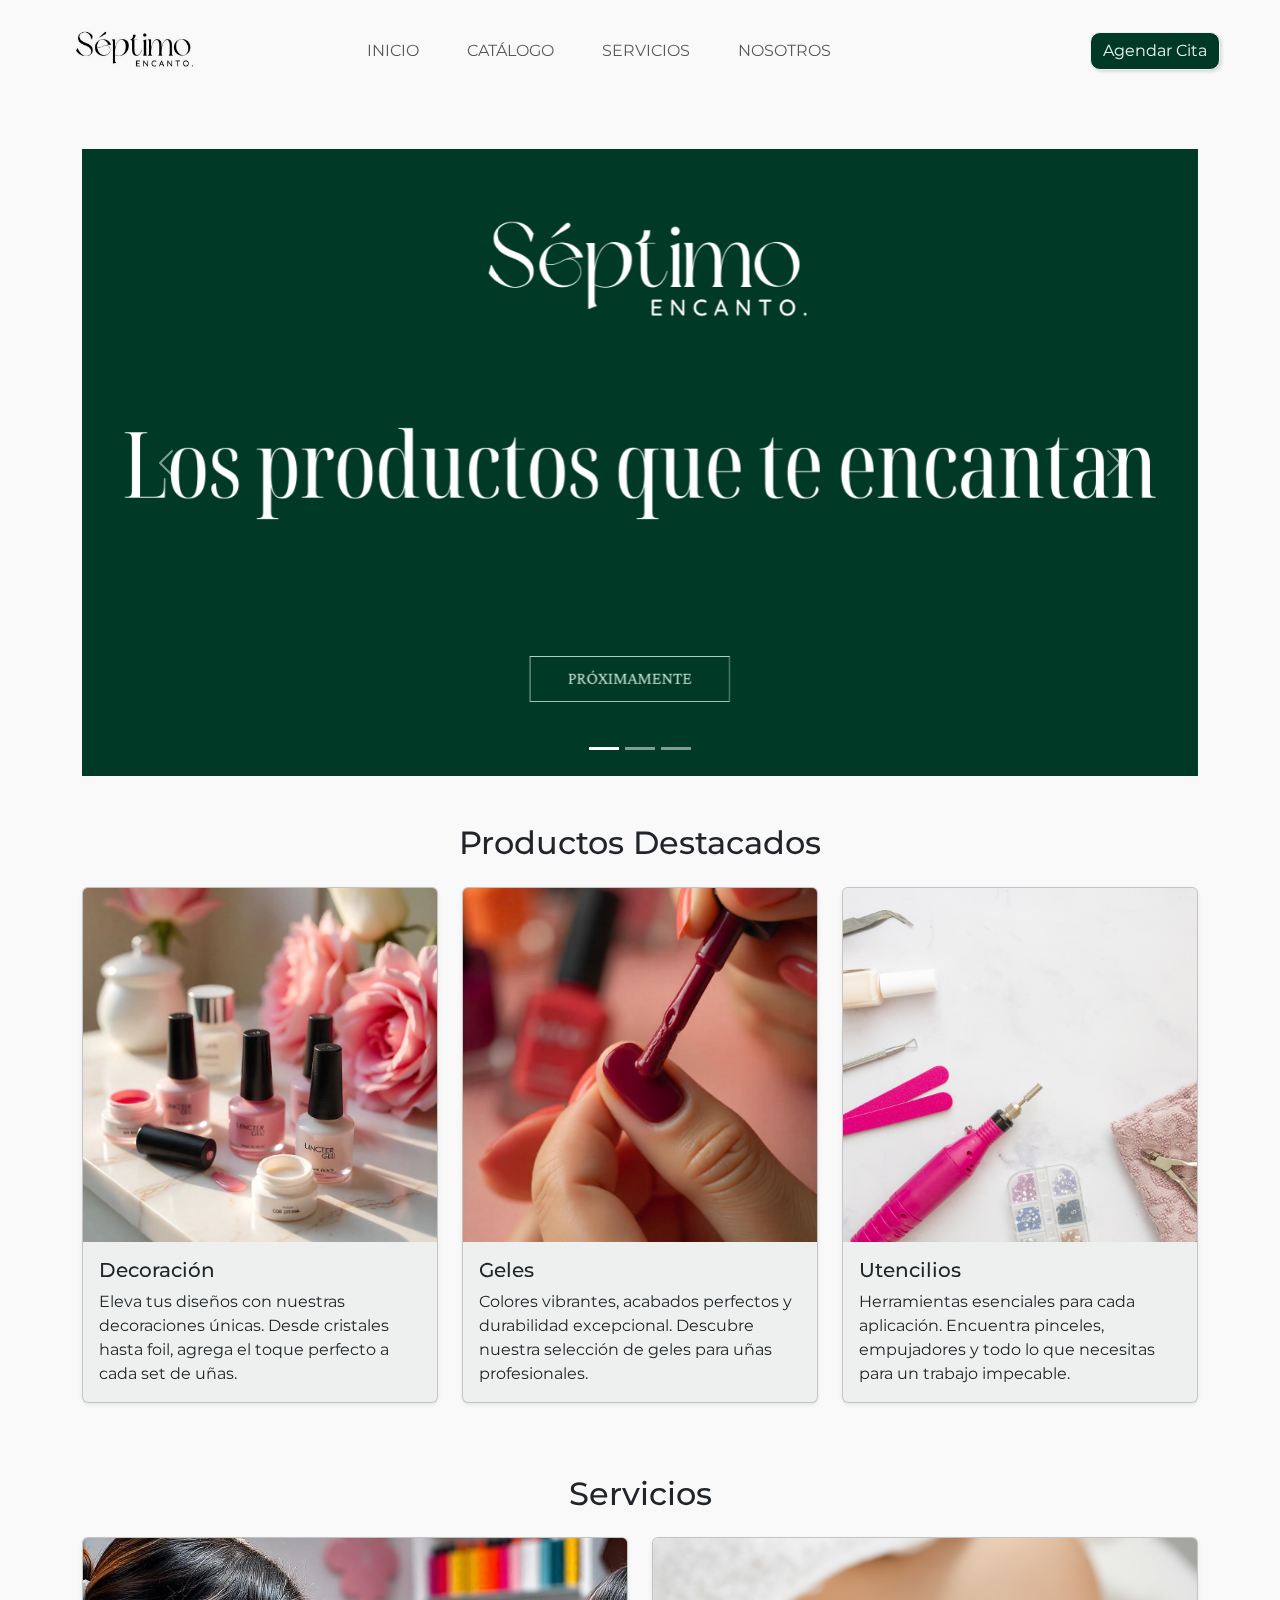
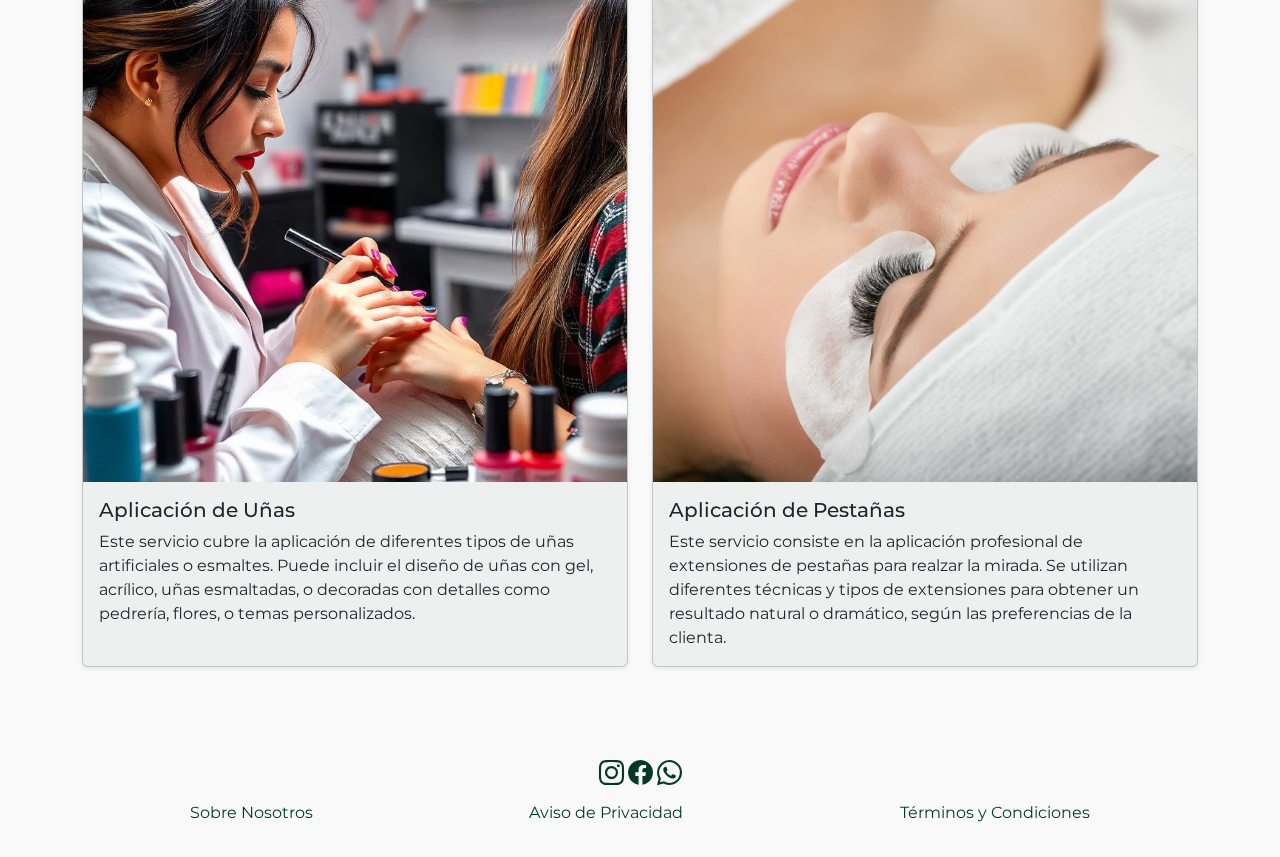
==== index.html @ 7892cfe3 "logo actualizado" ====
<!DOCTYPE html>
<html lang="es">
<head>
    <meta charset="UTF-8">
    <meta name="viewport" content="width=device-width, initial-scale=1.0">
    <title>Séptimo Encanto</title>

    <!-- Bootstrap CSS -->
    <link href="https://cdn.jsdelivr.net/npm/bootstrap@5.3.3/dist/css/bootstrap.min.css" rel="stylesheet" integrity="sha384-QWTKZyjpPEjISv5WaRU9OFeRpok6YctnYmDr5pNlyT2bRjXh0JMhjY6hW+ALEwIH" crossorigin="anonymous">
    <link rel="stylesheet" href="https://cdn.jsdelivr.net/npm/bootstrap-icons@1.11.3/font/bootstrap-icons.min.css">

    <!-- Fuentes -->
    <link href="https://fonts.googleapis.com/css2?family=Montserrat:wght@100..900&display=swap" rel="stylesheet">

    <!-- Estilos personalizados -->
    <link rel="stylesheet" href="style.css">
</head>

<body>
    <!-- Encabezado -->
    <header>
        <div class="container-fluid">
            <nav class="navbar navbar-expand-lg px-5">
                <!-- Logo -->
                <a class="navbar-brand" href="index.html">
                    <img class="logo" src="imagenes/Logos/logo_septimoencanto.jpg" alt="Séptimo Encanto" width="150">
                </a>
                
                <!-- Botón hamburguesa -->
                <button class="navbar-toggler" type="button" data-bs-toggle="collapse" data-bs-target="#MenuNavegacion" aria-controls="navbarNav" aria-expanded="false" aria-label="Toggle navigation">
                    <span class="navbar-toggler-icon"></span>
                </button>
    
                <!-- Menú de navegación -->
                <div class="collapse navbar-collapse mx-auto text-center" id="MenuNavegacion">
                    <ul class="navbar-nav mx-auto font-weight-bold">
                        <li class="nav-item mx-3">
                            <a class="nav-link" href="index.html">INICIO</a>
                        </li>
                        <li class="nav-item mx-3">
                            <a class="nav-link" href="pages/catalogo.html">CATÁLOGO</a>
                        </li>
                        <li class="nav-item mx-3">
                            <a class="nav-link" href="pages/servicios.html">SERVICIOS</a>
                        </li>
                        <li class="nav-item mx-3">
                            <a class="nav-link " href="pages/nosotros.html">NOSOTROS</a>
                        </li>
                    </ul>
                    <!-- Botón de agendar cita en PC -->
                    <div class="ms-auto d-none d-lg-block">
                        <a href="pages/contactanos.html" class="btn btn-outline-light">Agendar Cita</a>
                    </div>
                </div>
            </nav>
        </div>
    </header>
    
    <!-- Botón flotante para móviles -->
    <a href="pages/contactanos.html" class="btn btn-primary btn-floating d-lg-none position-fixed" style="bottom: 20px; right: 20px; z-index: 1000;">
        Agendar Cita
    </a>
    
    

    <!-- Carrusel y Productos Destacados -->
    <main class="container py-5">

        <div id="carrusel" class="carousel slide" data-bs-ride="carousel">
            <div class="carousel-indicators">
              <button type="button" data-bs-target="#carrusel" data-bs-slide-to="0" class="active" aria-current="true" aria-label="Slide 1"></button>
              <button type="button" data-bs-target="#carrusel" data-bs-slide-to="1" aria-label="Slide 2"></button>
              <button type="button" data-bs-target="#carrusel" data-bs-slide-to="2" aria-label="Slide 3"></button>
            </div>
            <div class="carousel-inner">
              <div class="carousel-item active">
                <img src="imagenes/Carrusel/1.png" class="d-block w-100" alt="...">
              </div>
              <div class="carousel-item">
                <img src="imagenes/Carrusel/2.png" class="d-block w-100" alt="...">
              </div>
              <div class="carousel-item">
                <img src="imagenes/Carrusel/3.png" class="d-block w-100" alt="...">
              </div>
            </div>
            <button class="carousel-control-prev" type="button" data-bs-target="#carrusel" data-bs-slide="prev">
              <span class="carousel-control-prev-icon" aria-hidden="true"></span>
              <span class="visually-hidden">Previous</span>
            </button>
            <button class="carousel-control-next" type="button" data-bs-target="#carrusel" data-bs-slide="next">
              <span class="carousel-control-next-icon" aria-hidden="true"></span>
              <span class="visually-hidden">Next</span>
            </button>
          </div>

        <h2 class="mt-5 text-center">Productos Destacados</h2>
        <div class="row mt-4">
            <div class="col-sm-6 col-md-4 mb-4">
                <a href="pages/productos/decoracion.html">
                    <div class="card shadow-sm">
                        <img src="imagenes/Productos/1.jpeg" class="card-img-top img-fluid" alt="Producto 1">
                        <div class="card-body">
                            <h5 class="card-title">Decoración</h5>
                            <p class="card-text">Eleva tus diseños con nuestras decoraciones únicas. Desde cristales hasta foil, agrega el toque perfecto a cada set de uñas.</p>
                        </div>
                    </div>
                </a>
            </div>
            <div class="col-sm-6 col-md-4 mb-4">
                <a href="pages/productos/geles.html">
                    <div class="card shadow-sm">
                        <img src="imagenes/Productos/2.jpeg" class="card-img-top img-fluid" alt="Producto 2">
                        <div class="card-body">
                            <h5 class="card-title">Geles</h5>
                            <p class="card-text">Colores vibrantes, acabados perfectos y durabilidad excepcional. Descubre nuestra selección de geles para uñas profesionales.</p>
                        </div>
                    </div>
                </a>
            </div>
            <div class="col-sm-6 col-md-4 mb-4">
                <a href="pages/productos/utencilios.html">
                    <div class="card shadow-sm">
                        <img src="imagenes/Productos/3.jpg" class="card-img-top img-fluid" alt="Producto 1">
                        <div class="card-body">
                            <h5 class="card-title">Utencilios</h5>
                            <p class="card-text">Herramientas esenciales para cada aplicación. Encuentra pinceles, empujadores y todo lo que necesitas para un trabajo impecable.</p>
                        </div>
                    </div>
                </a>
            </div>
            
        </div>

        <h2 class="mt-5 text-center">Servicios</h2>
        <div class="row mt-4">
            <div class="col-sm-6 mb-4" >
                <a  href="pages/servicios.html">
                    <div class="card shadow-sm">
                        <img src="imagenes/Servicios/3.jpeg" class="card-img-top img-fluid" alt="Servicio 1">
                        <div class="card-body">
                            <h5 class="card-title">Aplicación de Uñas</h5>
                            <p class="card-text">Este servicio cubre la aplicación de diferentes tipos de uñas artificiales o esmaltes. Puede incluir el diseño de uñas con gel, acrílico, uñas esmaltadas, o decoradas con detalles como pedrería, flores, o temas personalizados.<br><br></p>
                        </div>
                    </div>
                </a>
            </div>
            <div class="col-sm-6 mb-4" >
                <a href="pages/servicios.html" >
                    <div class="card shadow-sm" >
                        <img src="imagenes/Servicios/2.jpg" class="card-img-top img-fluid" alt="Servicio 1">
                        <div class="card-body">
                            <h5 class="card-title">Aplicación de Pestañas</h5>
                            <p class="card-text">Este servicio consiste en la aplicación profesional de extensiones de pestañas para realzar la mirada. Se utilizan diferentes técnicas y tipos de extensiones para obtener un resultado natural o dramático, según las preferencias de la clienta.</p>
                        </div>
                    </div>
                </a>
            </div>
            <!-- Repetir para más servicios -->
        </div>
    </main>

    <!-- Footer -->
    <footer class=" py-3 ">
        <div class="container text-center">
            <!-- Iconos de Redes Sociales -->
            <div class="mb-2">
                <a href="https://www.instagram.com/septimo_encanto/">
                    <i class="bi bi-instagram"></i>      
                </a>
                <a href="https://www.facebook.com/septimo_encanto">
                    <i class="bi bi-facebook"></i>         
                </a>
                <a href="https://wa.me/+5215645820972">
                    <i class="bi bi-whatsapp"></i>
                </a>
            </div>

            <!-- Menú de Footer -->
            <nav>
                <ul class="list-unstyled d-flex justify-content-center">
                    <li class="mx-auto"><a href="pages/nosotros.html" >Sobre Nosotros</a></li>
                    <li class="mx-auto"><a href="pages/aviso_de_privacidad.html">Aviso de Privacidad</a></li>
                    <li class="mx-auto"><a href="pages/tyc.html" >Términos y Condiciones</a></li>
                </ul>
            </nav>
        </div>
    </footer>

    <!-- Bootstrap JS -->
    <script src="https://cdn.jsdelivr.net/npm/bootstrap@5.3.3/dist/js/bootstrap.bundle.min.js" integrity="sha384-YvpcrYf0tY3lHB60NNkmXc5s9fDVZLESaAA55NDzOxhy9GkcIdslK1eN7N6jIeHz" crossorigin="anonymous"></script>
    <script src="https://cdn.jsdelivr.net/npm/@popperjs/core@2.11.8/dist/umd/popper.min.js" integrity="sha384-Xq6qw/X+9km2BOO5xWQICOUOD8W9NMrPpSTdF+RtK59h1pFIYZ8GVd9E2F/eIJOE" crossorigin="anonymous"></script>
    <script src="https://cdn.jsdelivr.net/npm/bootstrap@5.3.3/dist/js/bootstrap.bundle.min.js" integrity="sha384-YvpcrYf0tY3lHB60NNkmXc5s9fDVZLESaAA55NDzOxhy9GkcIdslK1eN7N6jIeHz" crossorigin="anonymous"></script>

</body>
</html>
---- style.css ----
@charset "UTF-8";
/* Paleta de colores */
body {
  background-color: #f9f9f9;
  font-family: "Montserrat", sans-serif;
}

.nav-item {
  color: #013927;
  text-decoration: double;
}

.logo {
  mix-blend-mode: multiply;
}

.btn {
  background-color: #013927;
  border-color: #edf0ee;
  color: #edf0ee;
  transition: all 0.3s;
  border-radius: 10px;
  box-shadow: 2px 2px 3px rgb(219, 219, 219);
}

.nav-link {
  transition: all 0.3s;
}

/* Efecto hover para los enlaces del menú */
.nav-link:hover {
  transform: scale(1.15);
  color: #1F2421;
}

/* Efecto hover para el botón de "Agendar Cita" */
.btn:hover {
  transform: scale(1.15);
  background-color: #88b18d; /* Cambia el fondo del botón */
  color: #013927; /* Cambia el color del texto al pasar el mouse */
}

footer li,
footer a,
footer svg {
  color: #013927;
  fill: #013927;
  text-decoration: none;
  transition: all 0.3s;
}

footer li:hover {
  color: #1F2421;
  transform: scale(1.15);
}

a {
  text-decoration: none;
}

.card {
  background-color: #edf0ee;
  transition: all 0.3s;
}

.card:hover {
  transform: scale(1.05);
}

.bi {
  font-size: 25px;
}

.bi:hover {
  color: #1F2421;
}

.precio {
  text-align: left;
  align-items: end;
}

.detalle {
  color: #1F2421;
}

/*# sourceMappingURL=style.css.map */
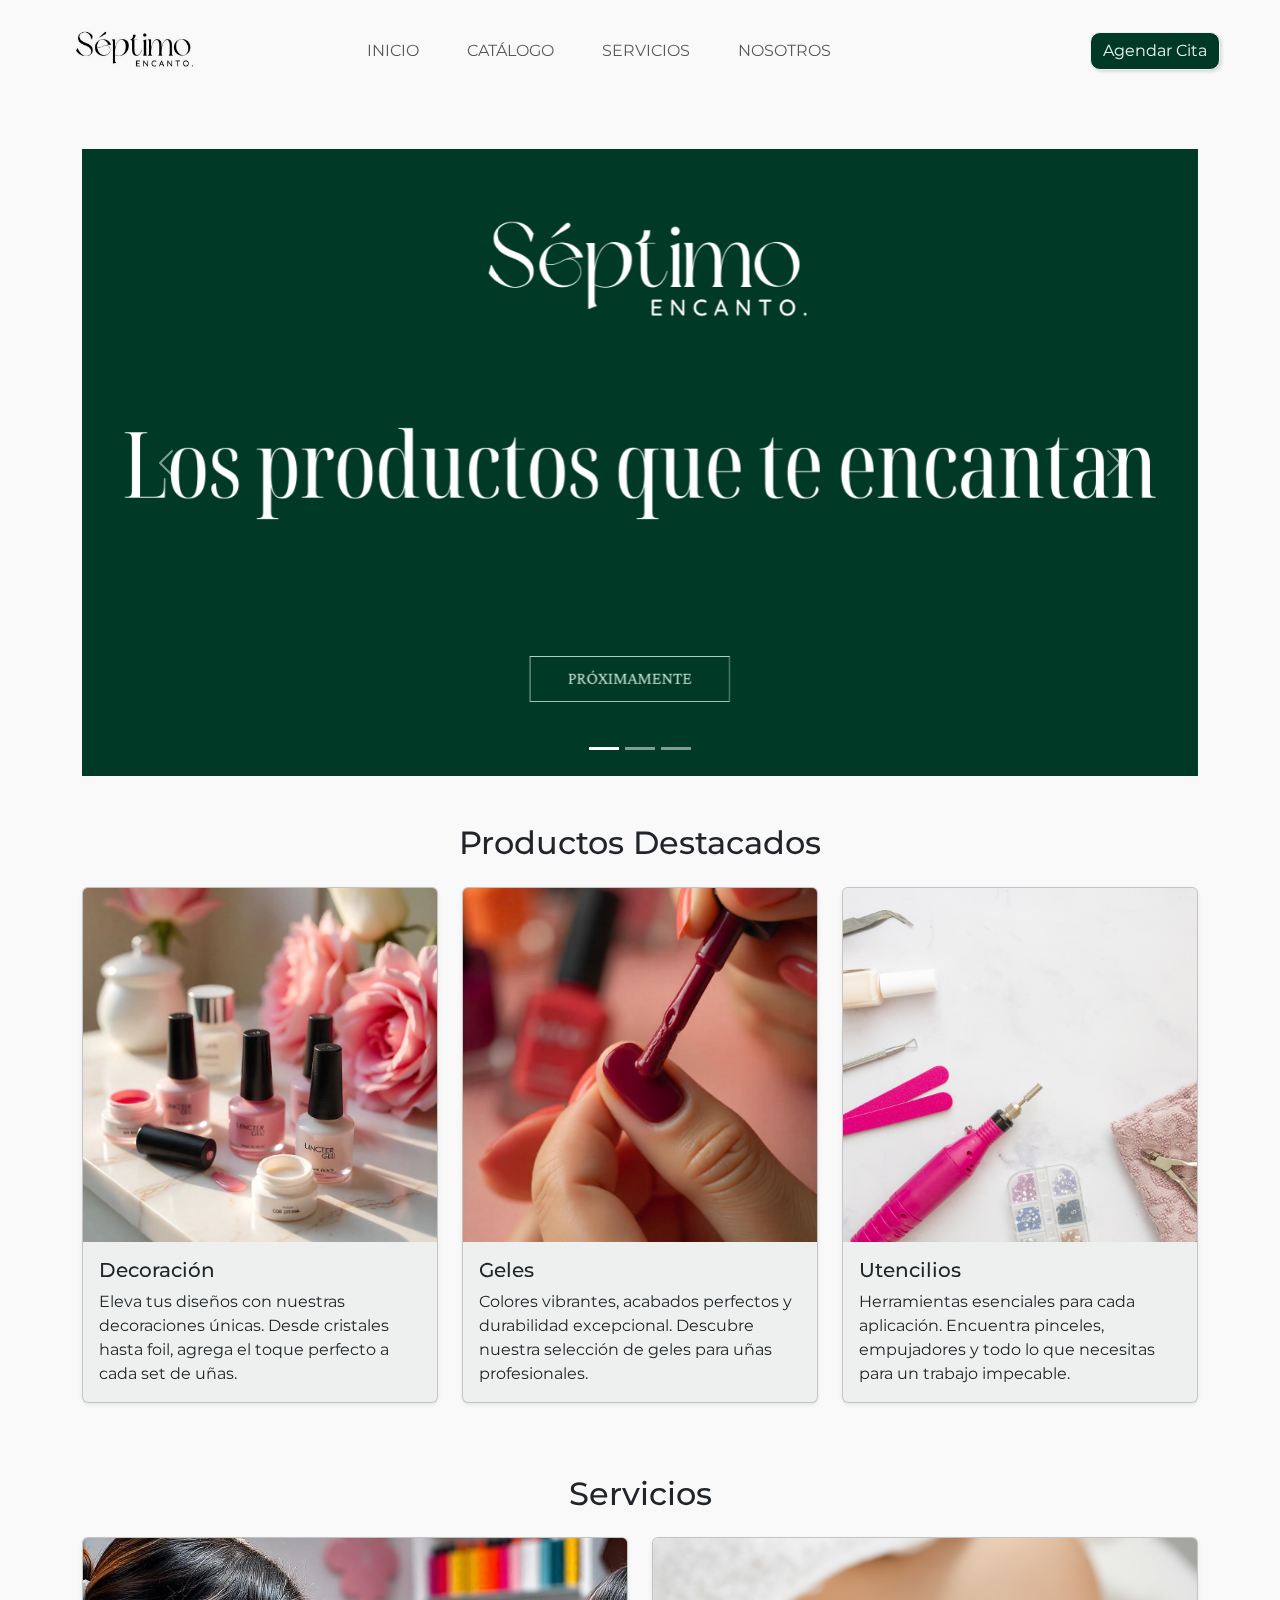
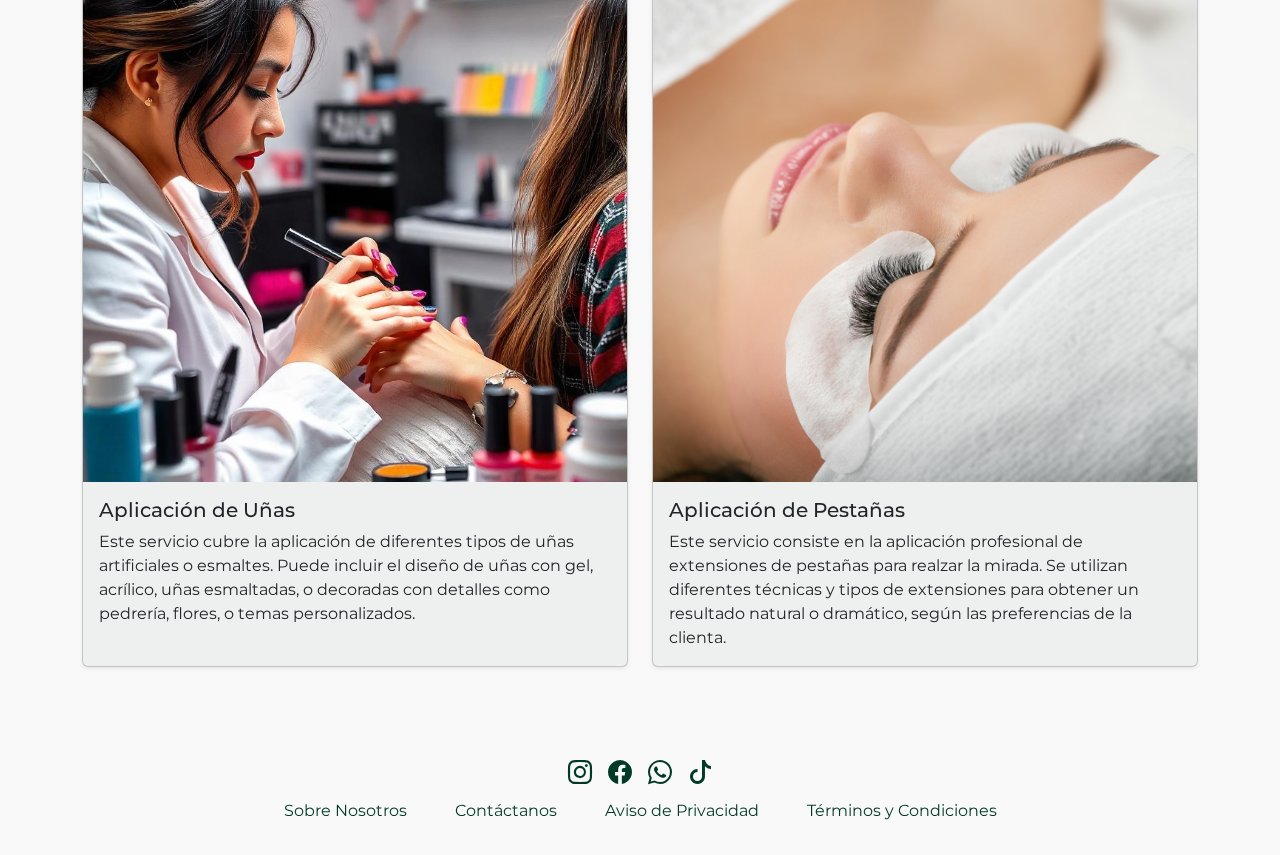
==== commit 9168b35d: "Agregué "Contáctanos en Footer" y se cambia el dirección de botón "Agendar Cita"" ====
--- a/index.html
+++ b/index.html
@@ -49,7 +49,7 @@
                     </ul>
                     <!-- Botón de agendar cita en PC -->
                     <div class="ms-auto d-none d-lg-block">
-                        <a href="pages/contactanos.html" class="btn btn-outline-light">Agendar Cita</a>
+                        <a href="pages/agenda.html" class="btn btn-outline-light">Agendar Cita</a>
                     </div>
                 </div>
             </nav>
@@ -57,7 +57,7 @@
     </header>
     
     <!-- Botón flotante para móviles -->
-    <a href="pages/contactanos.html" class="btn btn-primary btn-floating d-lg-none position-fixed" style="bottom: 20px; right: 20px; z-index: 1000;">
+    <a href="pages/agenda.html" class="btn btn-primary btn-floating d-lg-none position-fixed" style="bottom: 20px; right: 20px; z-index: 1000;">
         Agendar Cita
     </a>
     
@@ -65,7 +65,7 @@
 
     <!-- Carrusel y Productos Destacados -->
     <main class="container py-5">
-
+        
         <div id="carrusel" class="carousel slide" data-bs-ride="carousel">
             <div class="carousel-indicators">
               <button type="button" data-bs-target="#carrusel" data-bs-slide-to="0" class="active" aria-current="true" aria-label="Slide 1"></button>
@@ -160,36 +160,41 @@
     </main>
 
     <!-- Footer -->
-    <footer class=" py-3 ">
-        <div class="container text-center">
-            <!-- Iconos de Redes Sociales -->
-            <div class="mb-2">
-                <a href="https://www.instagram.com/septimo_encanto/">
-                    <i class="bi bi-instagram"></i>      
-                </a>
-                <a href="https://www.facebook.com/septimo_encanto">
-                    <i class="bi bi-facebook"></i>         
-                </a>
-                <a href="https://wa.me/+5215645820972">
-                    <i class="bi bi-whatsapp"></i>
-                </a>
-            </div>
-
-            <!-- Menú de Footer -->
-            <nav>
-                <ul class="list-unstyled d-flex justify-content-center">
-                    <li class="mx-auto"><a href="pages/nosotros.html" >Sobre Nosotros</a></li>
-                    <li class="mx-auto"><a href="pages/aviso_de_privacidad.html">Aviso de Privacidad</a></li>
-                    <li class="mx-auto"><a href="pages/tyc.html" >Términos y Condiciones</a></li>
-                </ul>
-            </nav>
-        </div>
-    </footer>
-
-    <!-- Bootstrap JS -->
-    <script src="https://cdn.jsdelivr.net/npm/bootstrap@5.3.3/dist/js/bootstrap.bundle.min.js" integrity="sha384-YvpcrYf0tY3lHB60NNkmXc5s9fDVZLESaAA55NDzOxhy9GkcIdslK1eN7N6jIeHz" crossorigin="anonymous"></script>
-    <script src="https://cdn.jsdelivr.net/npm/@popperjs/core@2.11.8/dist/umd/popper.min.js" integrity="sha384-Xq6qw/X+9km2BOO5xWQICOUOD8W9NMrPpSTdF+RtK59h1pFIYZ8GVd9E2F/eIJOE" crossorigin="anonymous"></script>
-    <script src="https://cdn.jsdelivr.net/npm/bootstrap@5.3.3/dist/js/bootstrap.bundle.min.js" integrity="sha384-YvpcrYf0tY3lHB60NNkmXc5s9fDVZLESaAA55NDzOxhy9GkcIdslK1eN7N6jIeHz" crossorigin="anonymous"></script>
+<footer class="py-3 aria-labels">
+    <div class="container-fluid text-center">
+        <!-- Iconos de Redes Sociales -->
+        <div class="d-flex justify-content-center gap-3 mb-2">
+            <a href="https://www.instagram.com/septimo_encanto/">
+                <i class="bi bi-instagram fs-4"></i>      
+            </a>
+            <a href="https://www.facebook.com/septimo_encanto">
+                <i class="bi bi-facebook fs-4"></i>         
+            </a>
+            <a href="https://wa.me/+5215645820972">
+                <i class="bi bi-whatsapp fs-4"></i>
+            </a>
+            <a href="https://tiktok.com/@septimo_encanto">
+                <i class="bi bi-tiktok fs-4"></i>
+            </a>
+        </div>
+
+        <!-- Menú de Footer -->
+        <nav>
+            <ul class="list-unstyled d-flex justify-content-center gap-5">
+                <li><a href="nosotros.html">Sobre Nosotros</a></li>
+                <li><a href="contactanos.html">Contáctanos</a></li>
+                <li><a href="aviso_de_privacidad.html">Aviso de Privacidad</a></li>
+                <li><a href="tyc.html">Términos y Condiciones</a></li>
+            </ul>
+        </nav>
+    </div>
+</footer>        
+    
+
+<!-- Bootstrap JS -->
+<script src="https://cdn.jsdelivr.net/npm/bootstrap@5.3.3/dist/js/bootstrap.bundle.min.js" integrity="sha384-YvpcrYf0tY3lHB60NNkmXc5s9fDVZLESaAA55NDzOxhy9GkcIdslK1eN7N6jIeHz" crossorigin="anonymous"></script>
+<script src="https://cdn.jsdelivr.net/npm/@popperjs/core@2.11.8/dist/umd/popper.min.js" integrity="sha384-Xq6qw/X+9km2BOO5xWQICOUOD8W9NMrPpSTdF+RtK59h1pFIYZ8GVd9E2F/eIJOE" crossorigin="anonymous"></script>
+<script src="https://cdn.jsdelivr.net/npm/bootstrap@5.3.3/dist/js/bootstrap.bundle.min.js" integrity="sha384-YvpcrYf0tY3lHB60NNkmXc5s9fDVZLESaAA55NDzOxhy9GkcIdslK1eN7N6jIeHz" crossorigin="anonymous"></script>
 
 </body>
 </html>
--- a/style.css
+++ b/style.css
@@ -54,13 +54,10 @@
   transform: scale(1.15);
 }
 
-a {
-  text-decoration: none;
-}
-
 .card {
   background-color: #edf0ee;
   transition: all 0.3s;
+  box-shadow: 2px 4px 6px rgba(0, 0, 0, 0.1);
 }
 
 .card:hover {
@@ -73,15 +70,22 @@
 
 .bi:hover {
   color: #1F2421;
+  transform: scale(1.1);
+  transition: all 0.3s ease-in-out;
 }
 
 .precio {
-  text-align: left;
-  align-items: end;
+  display: flex;
+  justify-content: flex-end;
 }
 
 .detalle {
   color: #1F2421;
 }
 
+a {
+  text-decoration: none;
+  color: #1F2421;
+}
+
 /*# sourceMappingURL=style.css.map */
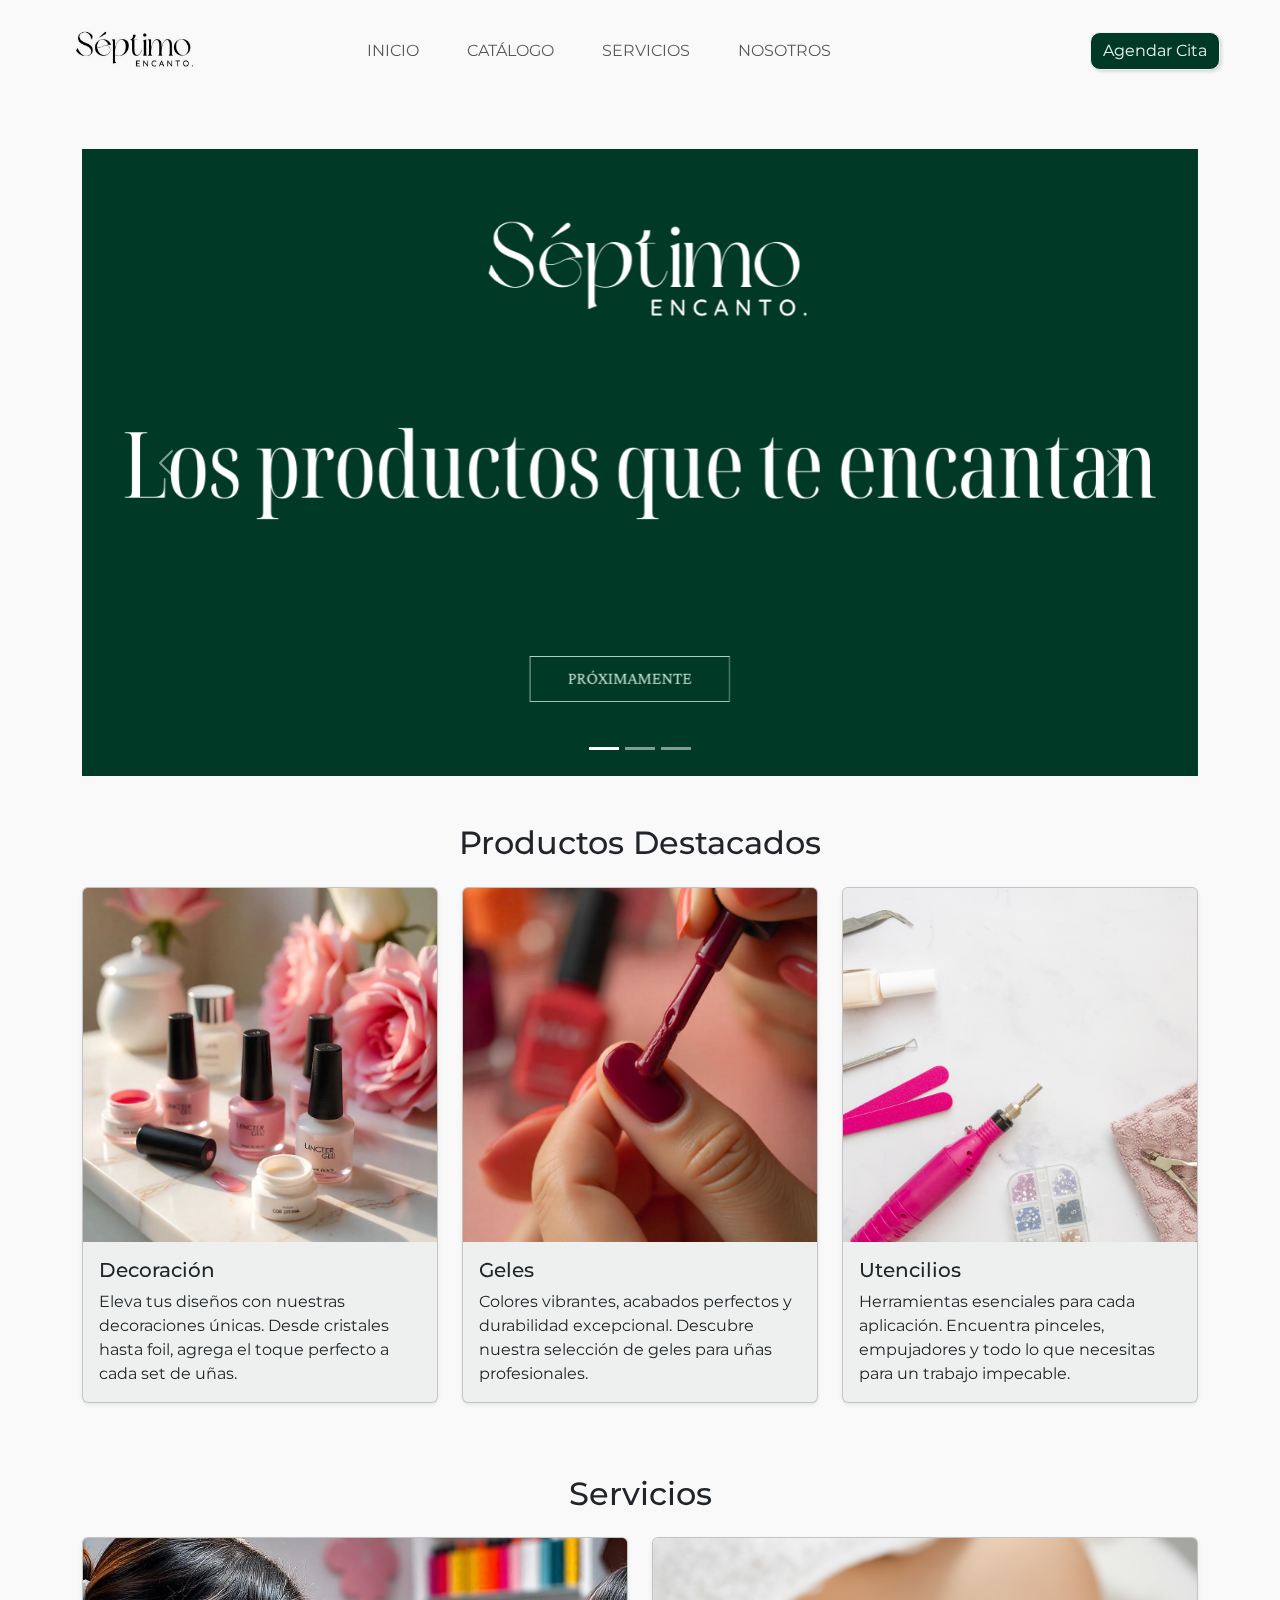
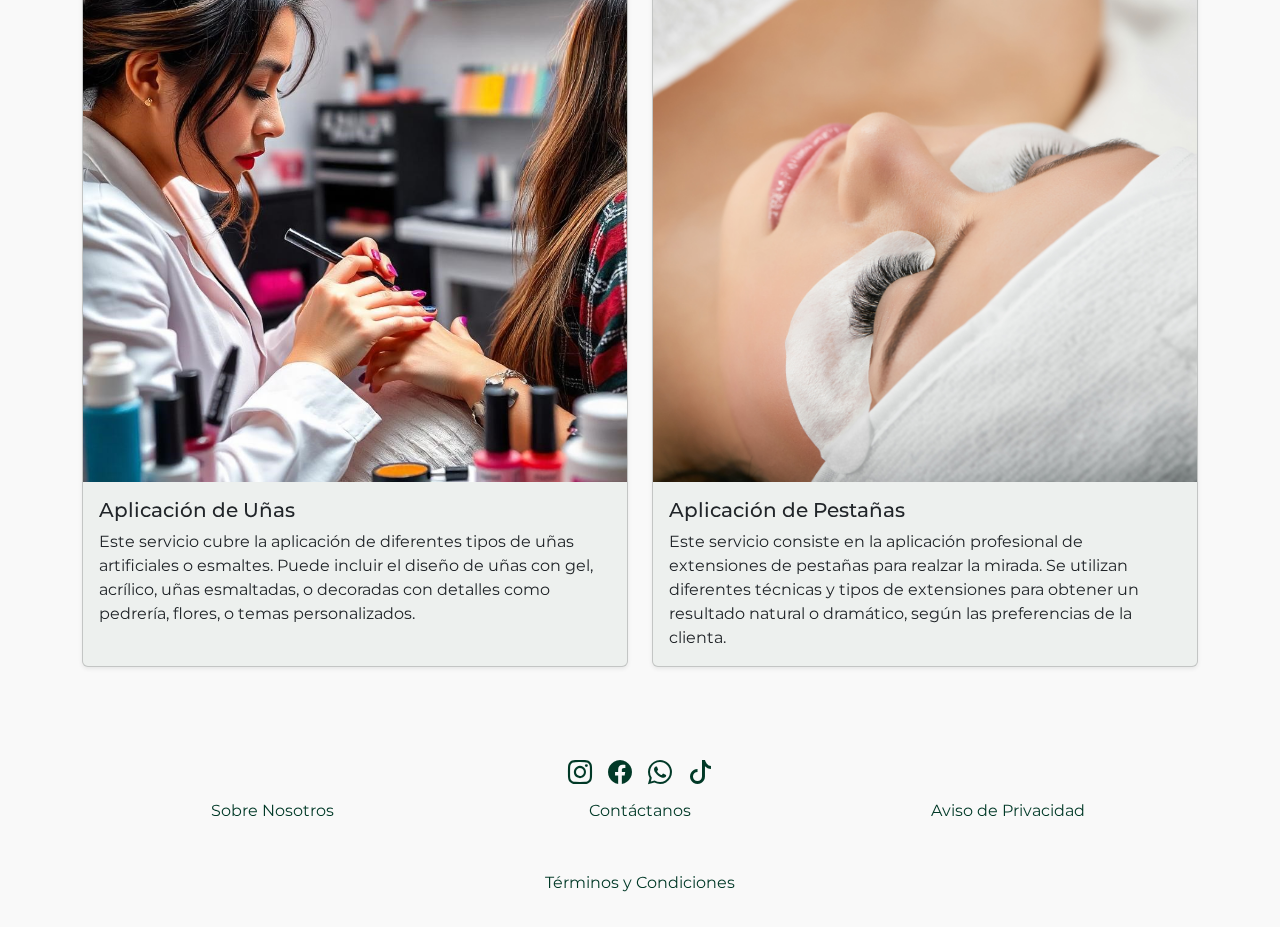
==== commit e2f81ecc: "Actualización footer responsivo" ====
--- a/index.html
+++ b/index.html
@@ -164,27 +164,27 @@
     <div class="container-fluid text-center">
         <!-- Iconos de Redes Sociales -->
         <div class="d-flex justify-content-center gap-3 mb-2">
-            <a href="https://www.instagram.com/septimo_encanto/">
+            <a href="https://www.instagram.com/septimo_encanto/" target="_blank">
                 <i class="bi bi-instagram fs-4"></i>      
             </a>
-            <a href="https://www.facebook.com/septimo_encanto">
+            <a href="https://www.facebook.com/share/129LcsT9aKZ/" target="_blank">
                 <i class="bi bi-facebook fs-4"></i>         
             </a>
-            <a href="https://wa.me/+5215645820972">
+            <a href="https://wa.me/+5215645820972" target="_blank">
                 <i class="bi bi-whatsapp fs-4"></i>
             </a>
-            <a href="https://tiktok.com/@septimo_encanto">
+            <a href="https://tiktok.com/@septimo_encanto" target="_blank">
                 <i class="bi bi-tiktok fs-4"></i>
             </a>
         </div>
 
         <!-- Menú de Footer -->
         <nav>
-            <ul class="list-unstyled d-flex justify-content-center gap-5">
-                <li><a href="nosotros.html">Sobre Nosotros</a></li>
-                <li><a href="contactanos.html">Contáctanos</a></li>
-                <li><a href="aviso_de_privacidad.html">Aviso de Privacidad</a></li>
-                <li><a href="tyc.html">Términos y Condiciones</a></li>
+            <ul class="row list-unstyled d-flex justify-content-center gap-5">
+                <li class="col-md-3 col-sm-12"><a href="pages/nosotros.html">Sobre Nosotros</a></li>
+                <li class="col-md-3 col-sm-12"><a href="pages/contactanos.html">Contáctanos</a></li>
+                <li class="col-md-3 col-sm-12"><a href="pages/aviso_de_privacidad.html">Aviso de Privacidad</a></li>
+                <li class="col-md-3 col-sm-12"><a href="pages/tyc.html">Términos y Condiciones</a></li>
             </ul>
         </nav>
     </div>
--- a/style.css
+++ b/style.css
@@ -12,6 +12,11 @@
 
 .logo {
   mix-blend-mode: multiply;
+  transition: all 0.3s;
+}
+
+.logo:hover {
+  transform: scale(1.1);
 }
 
 .btn {
@@ -21,6 +26,11 @@
   transition: all 0.3s;
   border-radius: 10px;
   box-shadow: 2px 2px 3px rgb(219, 219, 219);
+}
+
+.btn-floating {
+  right: 10px;
+  transform: translateX(-50%);
 }
 
 .nav-link {
@@ -36,8 +46,8 @@
 /* Efecto hover para el botón de "Agendar Cita" */
 .btn:hover {
   transform: scale(1.15);
-  background-color: #88b18d; /* Cambia el fondo del botón */
-  color: #013927; /* Cambia el color del texto al pasar el mouse */
+  background-color: #88b18d;
+  color: #013927;
 }
 
 footer li,
@@ -66,12 +76,12 @@
 
 .bi {
   font-size: 25px;
+  transition: all 0.3s;
 }
 
 .bi:hover {
   color: #1F2421;
-  transform: scale(1.1);
-  transition: all 0.3s ease-in-out;
+  transform: scale(1.15);
 }
 
 .precio {
@@ -88,4 +98,13 @@
   color: #1F2421;
 }
 
+footer i {
+  transition: transform 0.3s ease-in-out;
+}
+
+footer a i:hover {
+  transform: scale(1.15);
+  color: #1F2421;
+}
+
 /*# sourceMappingURL=style.css.map */
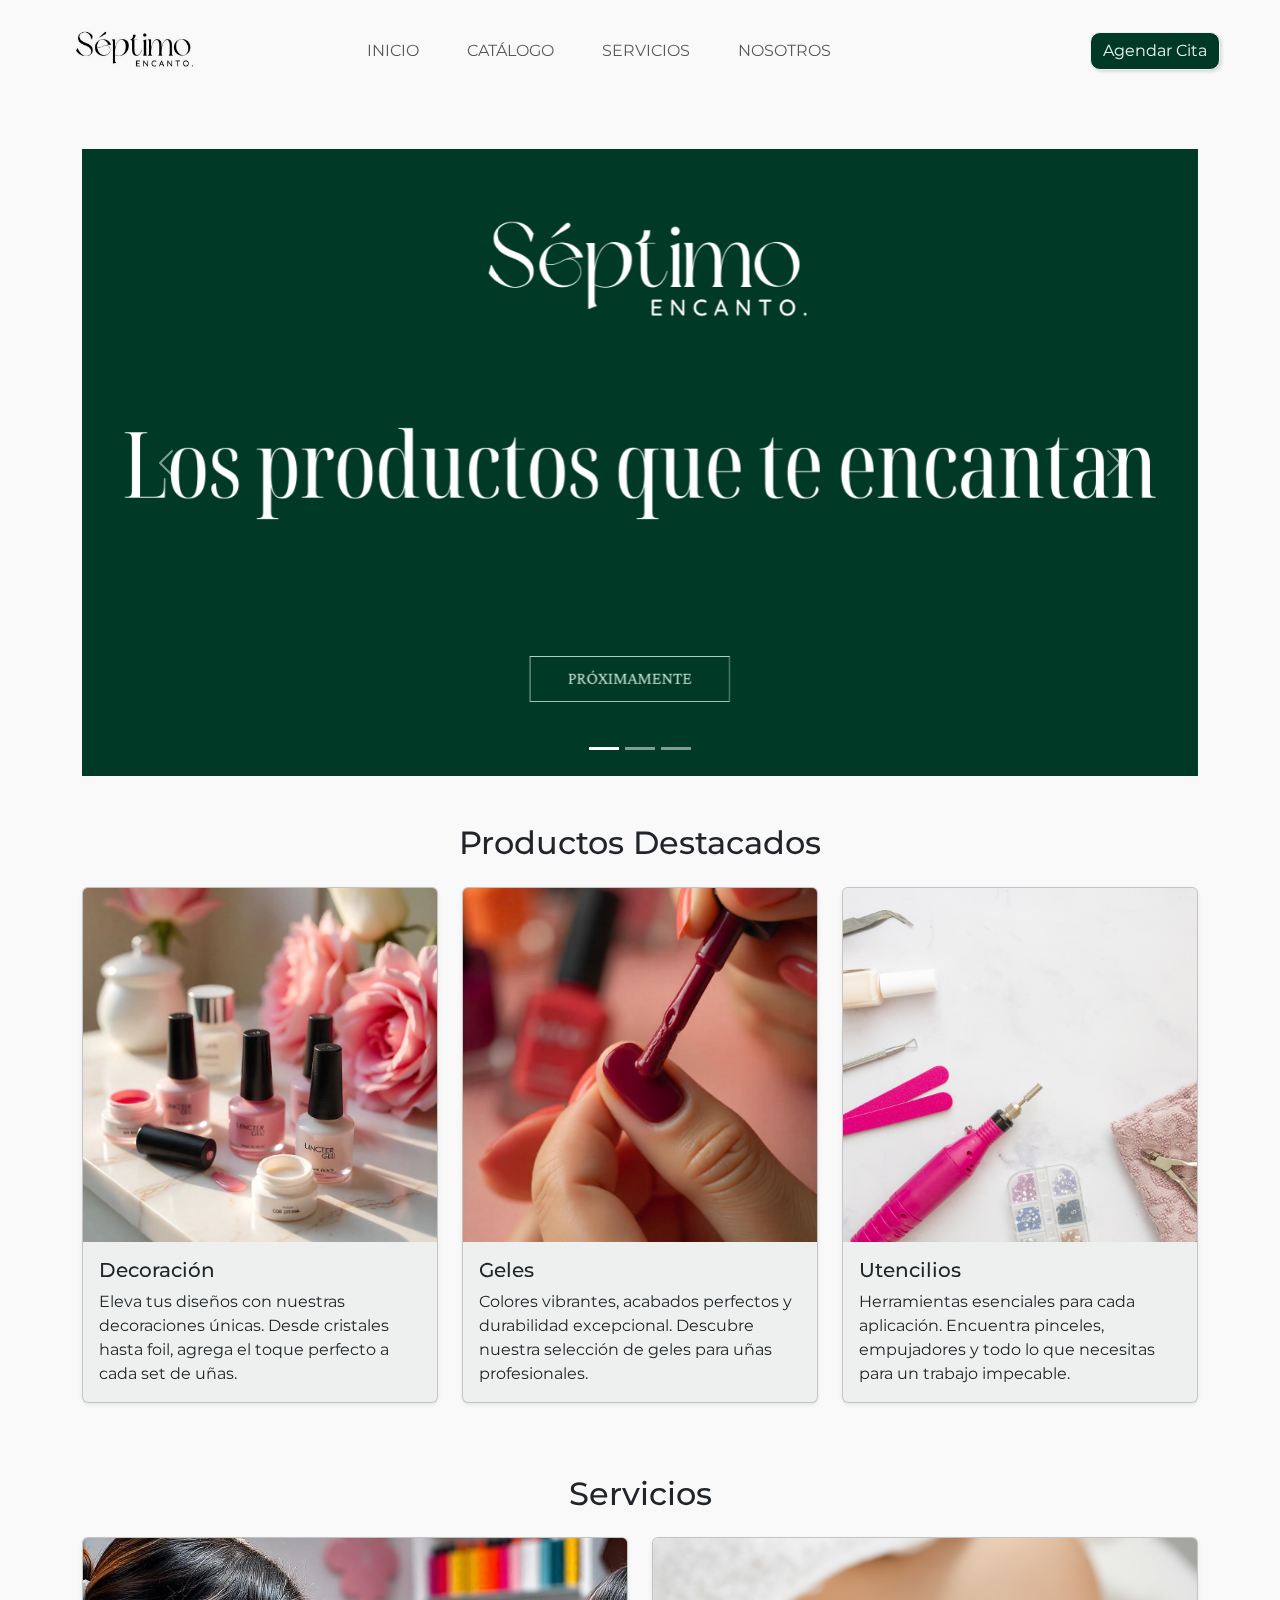
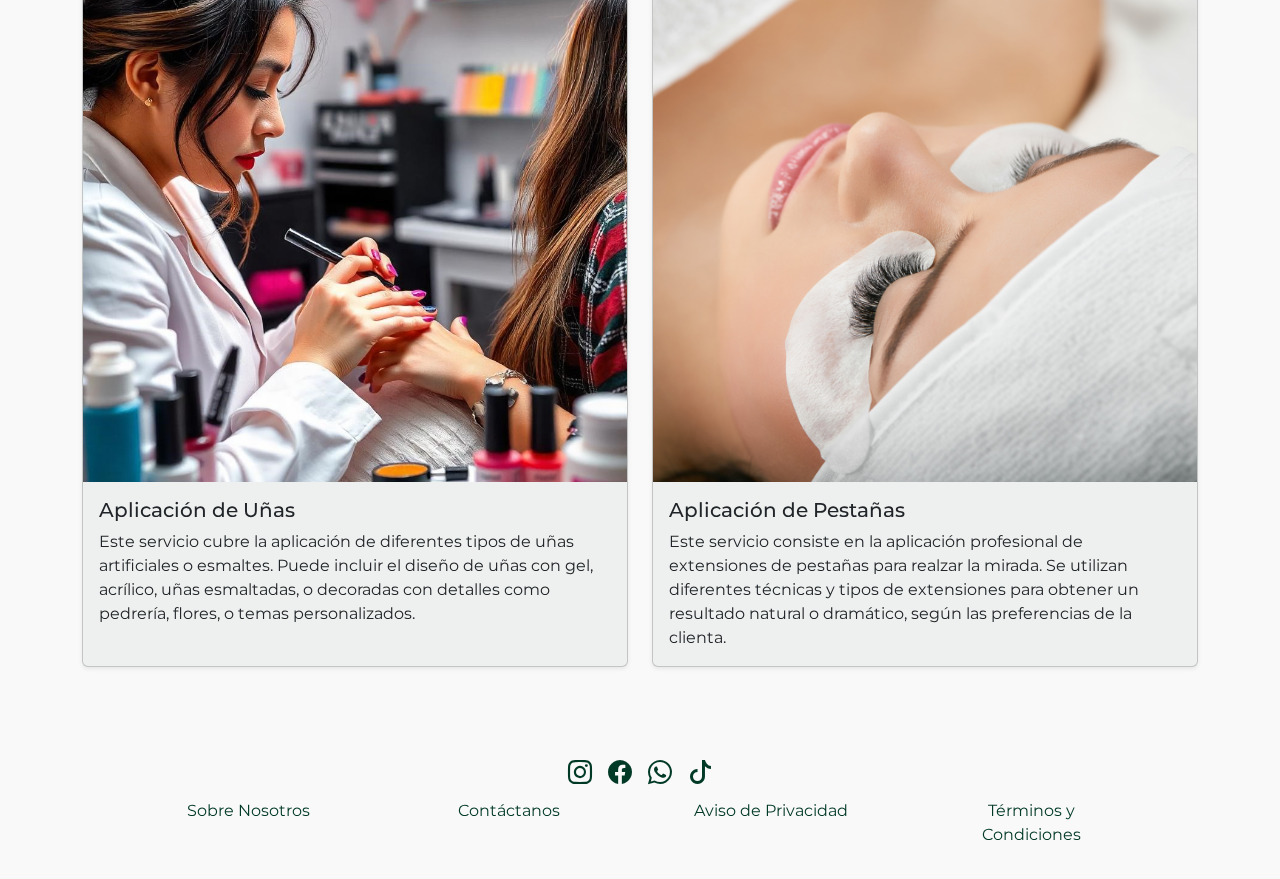
==== commit 5ea0cc71: "Mejora de SEO y organización de archivos" ====
--- a/index.html
+++ b/index.html
@@ -3,7 +3,9 @@
 <head>
     <meta charset="UTF-8">
     <meta name="viewport" content="width=device-width, initial-scale=1.0">
-    <title>Séptimo Encanto</title>
+    <meta name="description" content="Séptimo Encanto ofrece servicios exclusivos de uñas y pestañas con diseños elegantes y personalizados. Reserva tu cita y luce un estilo único con expertos en belleza.">
+    <meta name="keywords" content="uñas acrílicas, pestañas postizas, nail art, extensión de pestañas, manicura, pedicura, salón de uñas, belleza, diseño de uñas, lifting de pestañas, Séptimo Encanto, cuidado de uñas, uñas semipermanentes, esmaltado en gel, spa de uñas">
+    <title>Séptimo Encanto, Uñas y Pestañas Profesionales - Belleza y Estilo</title>
 
     <!-- Bootstrap CSS -->
     <link href="https://cdn.jsdelivr.net/npm/bootstrap@5.3.3/dist/css/bootstrap.min.css" rel="stylesheet" integrity="sha384-QWTKZyjpPEjISv5WaRU9OFeRpok6YctnYmDr5pNlyT2bRjXh0JMhjY6hW+ALEwIH" crossorigin="anonymous">
@@ -13,7 +15,7 @@
     <link href="https://fonts.googleapis.com/css2?family=Montserrat:wght@100..900&display=swap" rel="stylesheet">
 
     <!-- Estilos personalizados -->
-    <link rel="stylesheet" href="style.css">
+    <link rel="stylesheet" href="css/style.css">
 </head>
 
 <body>
@@ -23,7 +25,7 @@
             <nav class="navbar navbar-expand-lg px-5">
                 <!-- Logo -->
                 <a class="navbar-brand" href="index.html">
-                    <img class="logo" src="imagenes/Logos/logo_septimoencanto.jpg" alt="Séptimo Encanto" width="150">
+                    <img class="logo" src="assets/images/Logos/logo_septimoencanto.jpg" alt="Séptimo Encanto" width="150">
                 </a>
                 
                 <!-- Botón hamburguesa -->
@@ -74,13 +76,13 @@
             </div>
             <div class="carousel-inner">
               <div class="carousel-item active">
-                <img src="imagenes/Carrusel/1.png" class="d-block w-100" alt="...">
+                <img src="assets/images/Carrusel/1.png" class="d-block w-100" alt="...">
               </div>
               <div class="carousel-item">
-                <img src="imagenes/Carrusel/2.png" class="d-block w-100" alt="...">
+                <img src="assets/images/Carrusel/2.png" class="d-block w-100" alt="...">
               </div>
               <div class="carousel-item">
-                <img src="imagenes/Carrusel/3.png" class="d-block w-100" alt="...">
+                <img src="assets/images/Carrusel/3.png" class="d-block w-100" alt="...">
               </div>
             </div>
             <button class="carousel-control-prev" type="button" data-bs-target="#carrusel" data-bs-slide="prev">
@@ -98,7 +100,7 @@
             <div class="col-sm-6 col-md-4 mb-4">
                 <a href="pages/productos/decoracion.html">
                     <div class="card shadow-sm">
-                        <img src="imagenes/Productos/1.jpeg" class="card-img-top img-fluid" alt="Producto 1">
+                        <img src="assets/images/Productos/1.jpeg" class="card-img-top img-fluid" alt="Producto 1">
                         <div class="card-body">
                             <h5 class="card-title">Decoración</h5>
                             <p class="card-text">Eleva tus diseños con nuestras decoraciones únicas. Desde cristales hasta foil, agrega el toque perfecto a cada set de uñas.</p>
@@ -109,7 +111,7 @@
             <div class="col-sm-6 col-md-4 mb-4">
                 <a href="pages/productos/geles.html">
                     <div class="card shadow-sm">
-                        <img src="imagenes/Productos/2.jpeg" class="card-img-top img-fluid" alt="Producto 2">
+                        <img src="assets/images/Productos/2.jpeg" class="card-img-top img-fluid" alt="Producto 2">
                         <div class="card-body">
                             <h5 class="card-title">Geles</h5>
                             <p class="card-text">Colores vibrantes, acabados perfectos y durabilidad excepcional. Descubre nuestra selección de geles para uñas profesionales.</p>
@@ -120,7 +122,7 @@
             <div class="col-sm-6 col-md-4 mb-4">
                 <a href="pages/productos/utencilios.html">
                     <div class="card shadow-sm">
-                        <img src="imagenes/Productos/3.jpg" class="card-img-top img-fluid" alt="Producto 1">
+                        <img src="assets/images/Productos/3.jpg" class="card-img-top img-fluid" alt="Producto 1">
                         <div class="card-body">
                             <h5 class="card-title">Utencilios</h5>
                             <p class="card-text">Herramientas esenciales para cada aplicación. Encuentra pinceles, empujadores y todo lo que necesitas para un trabajo impecable.</p>
@@ -136,7 +138,7 @@
             <div class="col-sm-6 mb-4" >
                 <a  href="pages/servicios.html">
                     <div class="card shadow-sm">
-                        <img src="imagenes/Servicios/3.jpeg" class="card-img-top img-fluid" alt="Servicio 1">
+                        <img src="assets/images/Servicios/3.jpeg" class="card-img-top img-fluid" alt="Servicio 1">
                         <div class="card-body">
                             <h5 class="card-title">Aplicación de Uñas</h5>
                             <p class="card-text">Este servicio cubre la aplicación de diferentes tipos de uñas artificiales o esmaltes. Puede incluir el diseño de uñas con gel, acrílico, uñas esmaltadas, o decoradas con detalles como pedrería, flores, o temas personalizados.<br><br></p>
@@ -147,7 +149,7 @@
             <div class="col-sm-6 mb-4" >
                 <a href="pages/servicios.html" >
                     <div class="card shadow-sm" >
-                        <img src="imagenes/Servicios/2.jpg" class="card-img-top img-fluid" alt="Servicio 1">
+                        <img src="assets/images/Servicios/2.jpg" class="card-img-top img-fluid" alt="Servicio 1">
                         <div class="card-body">
                             <h5 class="card-title">Aplicación de Pestañas</h5>
                             <p class="card-text">Este servicio consiste en la aplicación profesional de extensiones de pestañas para realzar la mirada. Se utilizan diferentes técnicas y tipos de extensiones para obtener un resultado natural o dramático, según las preferencias de la clienta.</p>
@@ -181,10 +183,10 @@
         <!-- Menú de Footer -->
         <nav>
             <ul class="row list-unstyled d-flex justify-content-center gap-5">
-                <li class="col-md-3 col-sm-12"><a href="pages/nosotros.html">Sobre Nosotros</a></li>
-                <li class="col-md-3 col-sm-12"><a href="pages/contactanos.html">Contáctanos</a></li>
-                <li class="col-md-3 col-sm-12"><a href="pages/aviso_de_privacidad.html">Aviso de Privacidad</a></li>
-                <li class="col-md-3 col-sm-12"><a href="pages/tyc.html">Términos y Condiciones</a></li>
+                <li class="col-md-2 col-sm-12"><a href="pages/nosotros.html">Sobre Nosotros</a></li>
+                <li class="col-md-2 col-sm-12"><a href="pages/contactanos.html">Contáctanos</a></li>
+                <li class="col-md-2 col-sm-12"><a href="pages/aviso_de_privacidad.html">Aviso de Privacidad</a></li>
+                <li class="col-md-2 col-sm-12"><a href="pages/tyc.html">Términos y Condiciones</a></li>
             </ul>
         </nav>
     </div>
--- a/css/style.css
+++ b/css/style.css
@@ -0,0 +1,141 @@
+@charset "UTF-8";
+/* Paleta de colores */
+body {
+  background-color: #f9f9f9;
+  font-family: "Montserrat", sans-serif;
+}
+
+.nav-item {
+  color: #013927;
+  text-decoration: double;
+}
+
+.logo {
+  mix-blend-mode: multiply;
+  transition: all 0.3s;
+}
+
+.logo:hover {
+  transform: scale(1.1);
+}
+
+.btn {
+  background-color: #013927;
+  border-color: #edf0ee;
+  color: #edf0ee;
+  transition: all 0.3s;
+  border-radius: 10px;
+  box-shadow: 2px 2px 3px rgb(219, 219, 219);
+}
+
+.btn-floating {
+  right: 10px;
+  transform: translateX(-50%);
+}
+
+.nav-link {
+  transition: all 0.3s;
+}
+
+/* Efecto hover para los enlaces del menú */
+.nav-link:hover {
+  transform: scale(1.15);
+  color: #1F2421;
+}
+
+/* Efecto hover para el botón de "Agendar Cita" */
+.btn:hover {
+  transform: scale(1.15);
+  background-color: #88b18d;
+  color: #013927;
+}
+
+footer li,
+footer a,
+footer svg {
+  color: #013927;
+  fill: #013927;
+  text-decoration: none;
+  transition: all 0.3s;
+}
+
+footer li:hover {
+  color: #1F2421;
+  transform: scale(1.15);
+}
+
+.card {
+  background-color: #edf0ee;
+  transition: all 0.3s;
+  box-shadow: 2px 4px 6px rgba(0, 0, 0, 0.1);
+}
+
+.card:hover {
+  transform: scale(1.05);
+}
+
+.bi {
+  font-size: 25px;
+  transition: all 0.3s;
+}
+
+.bi:hover {
+  color: #1F2421;
+  transform: scale(1.15);
+}
+
+.precio {
+  display: flex;
+  justify-content: flex-end;
+}
+
+.detalle {
+  color: #1F2421;
+}
+
+a {
+  text-decoration: none;
+  color: #1F2421;
+}
+
+footer i {
+  transition: transform 0.3s ease-in-out;
+}
+
+footer a i:hover {
+  transform: scale(1.15);
+  color: #1F2421;
+}
+
+/** Animación de scroll
+
+@keyframes show{
+    from{
+        opacity: 0;
+        scale: 0.3;
+    }
+
+    to{
+        opacity: 1;
+        scale: 1;
+    }
+}
+
+img,
+.card {
+    transition: all 1s;
+
+
+    view-timeline-name: --image;
+    view-timeline-axis: block;
+
+    animation-timeline: --image;
+    animation-name: show;
+
+    animation-range: entry 25% cover 30%;
+    animation-fill-mode: both;
+}
+
+**/
+
+/*# sourceMappingURL=style.css.map */
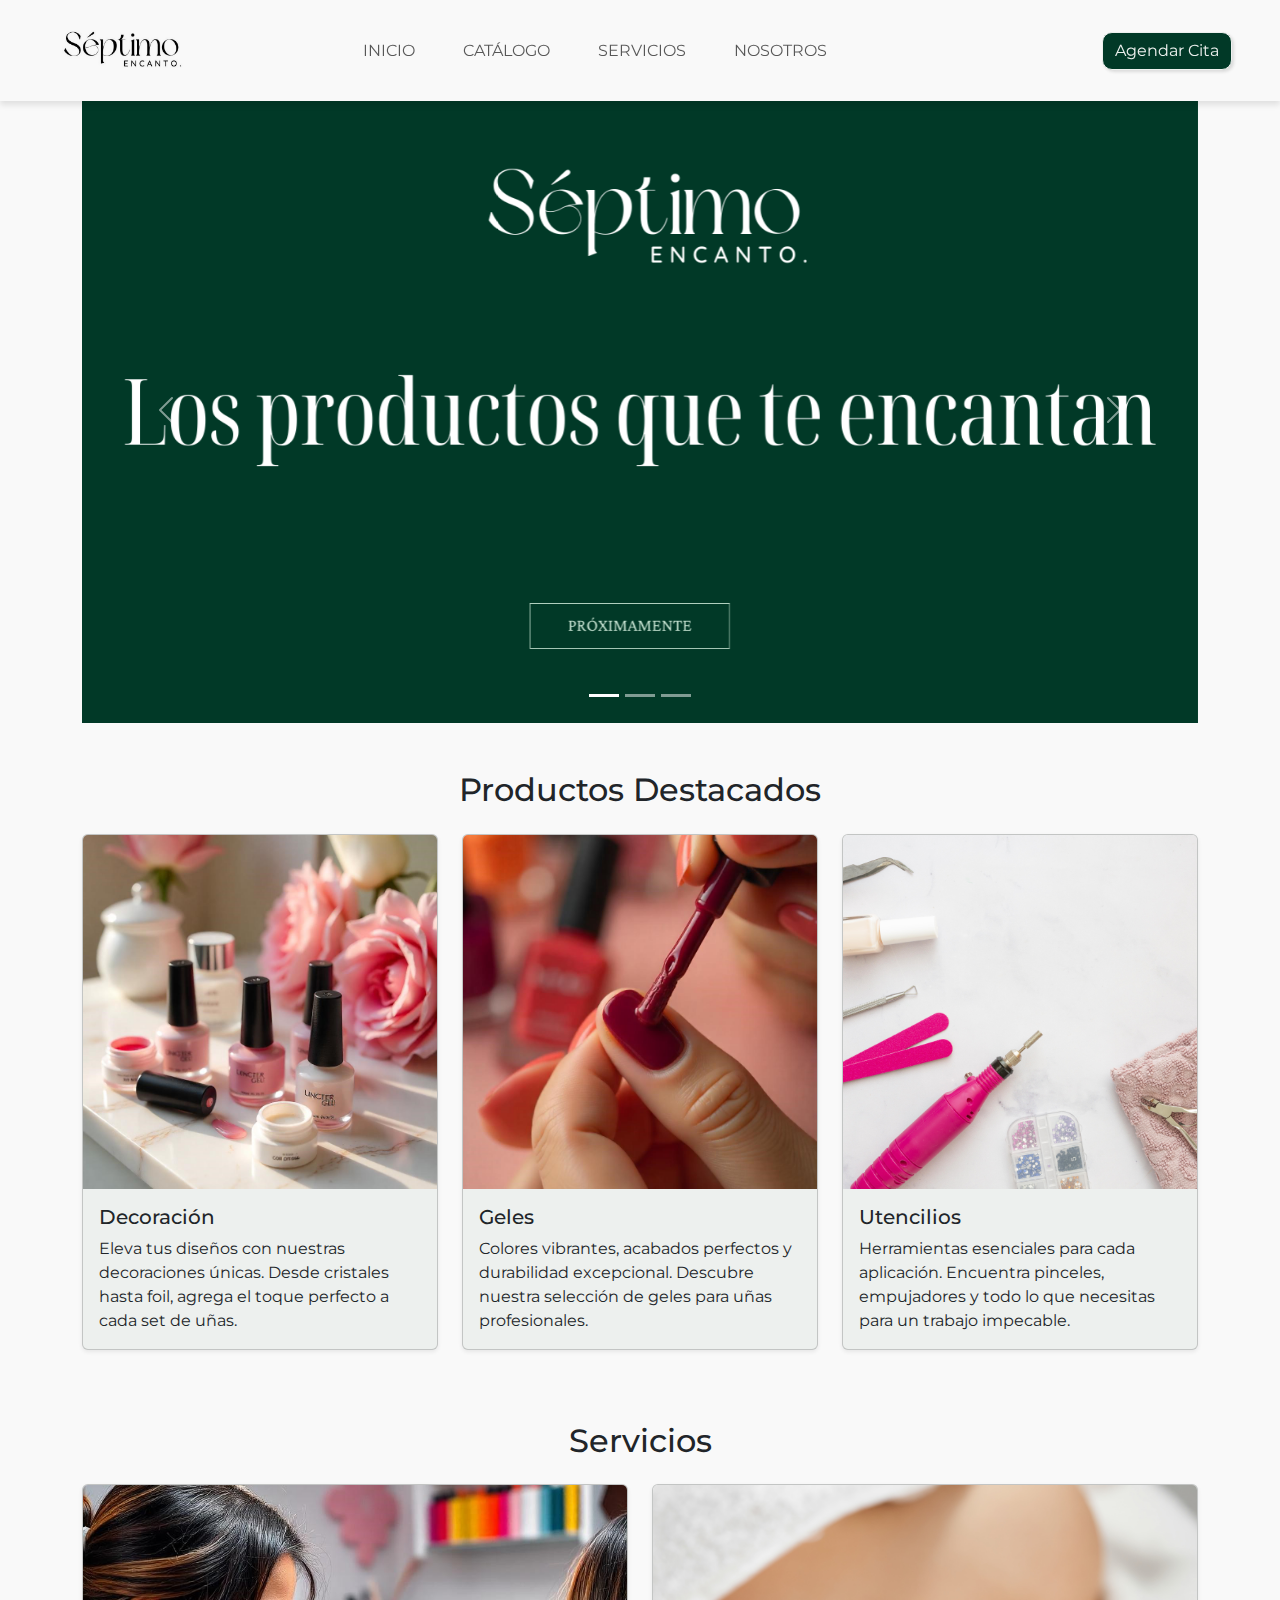
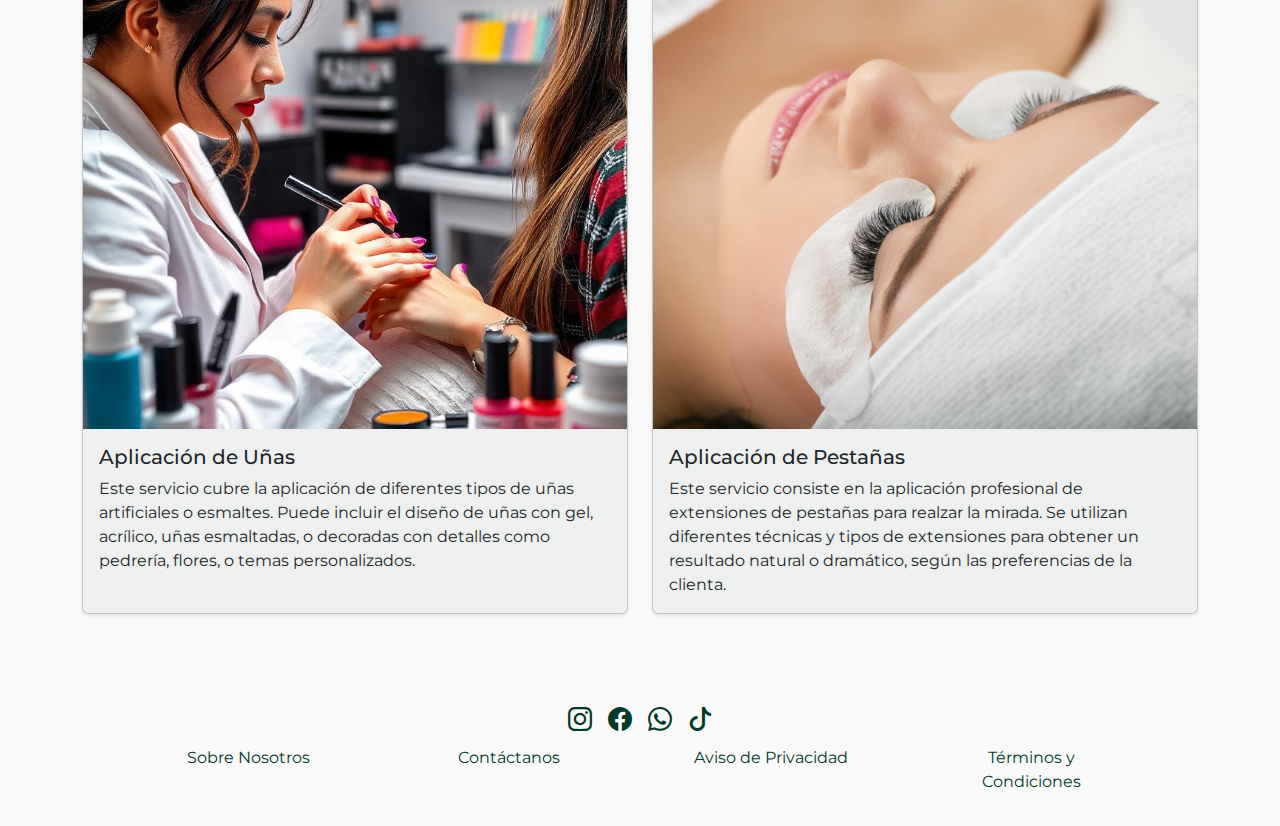
==== commit 50e552a8: "agregué palabras clave y descripciones" ====
--- a/index.html
+++ b/index.html
@@ -8,8 +8,7 @@
     <title>Séptimo Encanto, Uñas y Pestañas Profesionales - Belleza y Estilo</title>
 
     <!-- Bootstrap CSS -->
-    <link href="https://cdn.jsdelivr.net/npm/bootstrap@5.3.3/dist/css/bootstrap.min.css" rel="stylesheet" integrity="sha384-QWTKZyjpPEjISv5WaRU9OFeRpok6YctnYmDr5pNlyT2bRjXh0JMhjY6hW+ALEwIH" crossorigin="anonymous">
-    <link rel="stylesheet" href="https://cdn.jsdelivr.net/npm/bootstrap-icons@1.11.3/font/bootstrap-icons.min.css">
+    <link href="https://cdn.jsdelivr.net/npm/bootstrap@5.3.3/dist/css/bootstrap.min.css" rel="stylesheet" integrity="sha384-QWTKZyjpPEjISv5WaRU9OFeRpok6YctnYmDr5pNlyT2bRjXh0JMhjY6hW+ALEwIH" crossorigin="anonymous">    <link rel="stylesheet" href="https://cdn.jsdelivr.net/npm/bootstrap-icons@1.11.3/font/bootstrap-icons.min.css">
 
     <!-- Fuentes -->
     <link href="https://fonts.googleapis.com/css2?family=Montserrat:wght@100..900&display=swap" rel="stylesheet">
@@ -59,14 +58,14 @@
     </header>
     
     <!-- Botón flotante para móviles -->
-    <a href="pages/agenda.html" class="btn btn-primary btn-floating d-lg-none position-fixed" style="bottom: 20px; right: 20px; z-index: 1000;">
+    <a href="pages/agenda.html" class="btn btn-primary btn-floating d-lg-none position-fixed" style="bottom: 20px; right: 10px; z-index: 1000;">
         Agendar Cita
     </a>
     
     
 
     <!-- Carrusel y Productos Destacados -->
-    <main class="container py-5">
+    <main class="container py-5 mt-md-5">
         
         <div id="carrusel" class="carousel slide" data-bs-ride="carousel">
             <div class="carousel-indicators">
--- a/css/style.css
+++ b/css/style.css
@@ -30,7 +30,7 @@
 
 .btn-floating {
   right: 10px;
-  transform: translateX(-50%);
+  transform: translateX(-10%);
 }
 
 .nav-link {
@@ -46,8 +46,9 @@
 /* Efecto hover para el botón de "Agendar Cita" */
 .btn:hover {
   transform: scale(1.15);
-  background-color: #88b18d;
-  color: #013927;
+  background-color: #013927;
+  color: #88b18d;
+  transition: background-color 0.3s ease-in-out, transform 0.3s ease-in-out;
 }
 
 footer li,
@@ -107,6 +108,20 @@
   color: #1F2421;
 }
 
+.navbar {
+  position: fixed;
+  top: 0;
+  left: 0;
+  width: 100%;
+  z-index: 1000;
+  box-shadow: 0px 4px 6px rgba(0, 0, 0, 0.1);
+  background-color: #f9f9f9;
+}
+
+main {
+  margin-top: 60px;
+}
+
 /** Animación de scroll
 
 @keyframes show{
